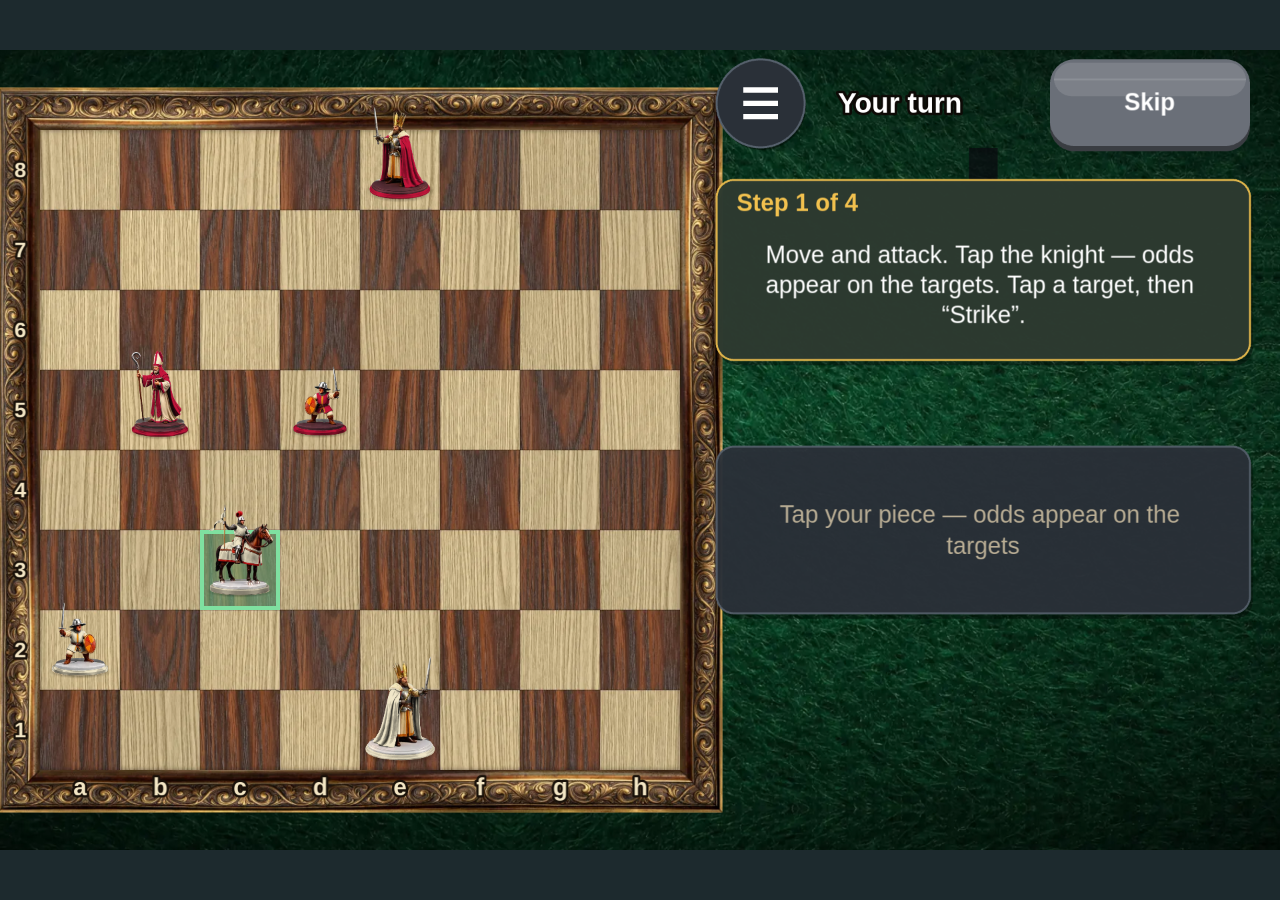
==== chess/index.html @ 02b0d496 "Telegram-сборки 17.10.2026 20:21" ====
<!doctype html>
<html lang="ru">
  <head>
    <meta charset="UTF-8" />
    <meta name="viewport" content="width=device-width, initial-scale=1, maximum-scale=1, user-scalable=no" />
    <link rel="icon" href="data:," />
    <title>Шахматы: Орки и эльфы</title>
    <style>html,body{touch-action:none;background:#f2fbf7;height:100%;margin:0;overflow:hidden}#boot-loading{color:#f2c14e;pointer-events:none;background:#020303;flex-direction:column;justify-content:center;align-items:center;gap:22px;font:700 24px -apple-system,Segoe UI,Roboto,Arial,sans-serif;display:none;position:fixed;inset:0}#boot-loading.on{display:flex}#boot-loading b{font-weight:700;animation:1.4s ease-in-out infinite alternate bt}#boot-loading i{background:#3a4a50;border-radius:7px;width:min(70vw,300px);height:13px;display:block;position:relative;overflow:hidden;box-shadow:0 0 0 3px #0d0a06cc}#boot-loading i:after{content:"";background:#f2c14e;border-radius:7px;width:28%;height:100%;animation:1.4s ease-in-out infinite alternate bl;position:absolute;top:0;left:0}@keyframes bl{0%{left:0}to{left:72%}}@keyframes bt{0%{opacity:1}to{opacity:.55}}#splash-wait{z-index:2147483647;pointer-events:none;opacity:0;background:#2fc79b38;border-radius:2px;width:min(38vw,150px);height:3px;margin-left:calc(min(38vw,150px)/-2);transition:opacity .4s;position:fixed;bottom:9vh;left:50%;overflow:hidden}#splash-wait.on{opacity:1}#splash-wait:after{content:"";background:#2fc79b;border-radius:2px;width:34%;height:100%;animation:1.3s ease-in-out infinite alternate sw;position:absolute;top:0;left:0}@keyframes sw{0%{left:0}to{left:66%}}@media (prefers-reduced-motion:reduce){#splash-wait:after{opacity:.7;width:100%;animation:none}}</style>
    <script type="module" crossorigin src="./assets/index-ClWGBrf1.js"></script>
    <link rel="modulepreload" crossorigin href="./assets/rules-bmh1DKKB.js">
    <link rel="modulepreload" crossorigin href="./assets/rng-DwAUeeIW.js">
  </head>
  <body>
    <!-- Заставка студии IniKo (_brand/splash): скрипт и показ — ДО синхронного /sdk.js (на медленной сети SDK не задерживает заставку); уходит, когда прошли 2,2 с и игра готова (gameReady) -->
    <script src="iniko-splash.js"></script>
    <div id="splash-wait"></div> <!-- тонкая полоса «грузится» над заставкой: только если через 2,2 с игра не готова; убирается на gameReady -->
    <script>(function(){
window.__gameReady=new Promise(function(r){window.__resolveGameReady=r});
window.__splashGone=new Promise(function(r){window.__resolveSplashGone=r}); // GameplayAPI.start ждёт ухода заставки (yandex.ts)
var sw=document.getElementById('splash-wait'),ready=false;
window.__gameReady.then(function(){ready=true;sw&&sw.parentNode&&sw.parentNode.removeChild(sw)});
setTimeout(function(){if(!ready&&sw)sw.classList.add('on')},2200);
function gone(){document.documentElement.style.background=document.body.style.background='#1d2a2e';var e=document.getElementById('boot-loading');e&&e.classList.add('on');window.__resolveSplashGone()}
try{if(window.IniKoSplash)IniKoSplash.show({line:'creative',until:window.__gameReady,onDone:gone});else document.addEventListener('DOMContentLoaded',gone)}catch(e){document.addEventListener('DOMContentLoaded',gone)}
})();</script>
    <script src="https://telegram.org/js/telegram-web-app.js"></script>
    <script src="https://sad.adsgram.ai/js/sad.min.js"></script>
    <div id="game"></div>
    <div id="boot-loading"><b>Загрузка…</b><i></i></div> <!-- запас: показывается только если заставка студии ушла, а игра ещё не готова (или заставки нет); BootScene убирает -->
  </body>
</html>
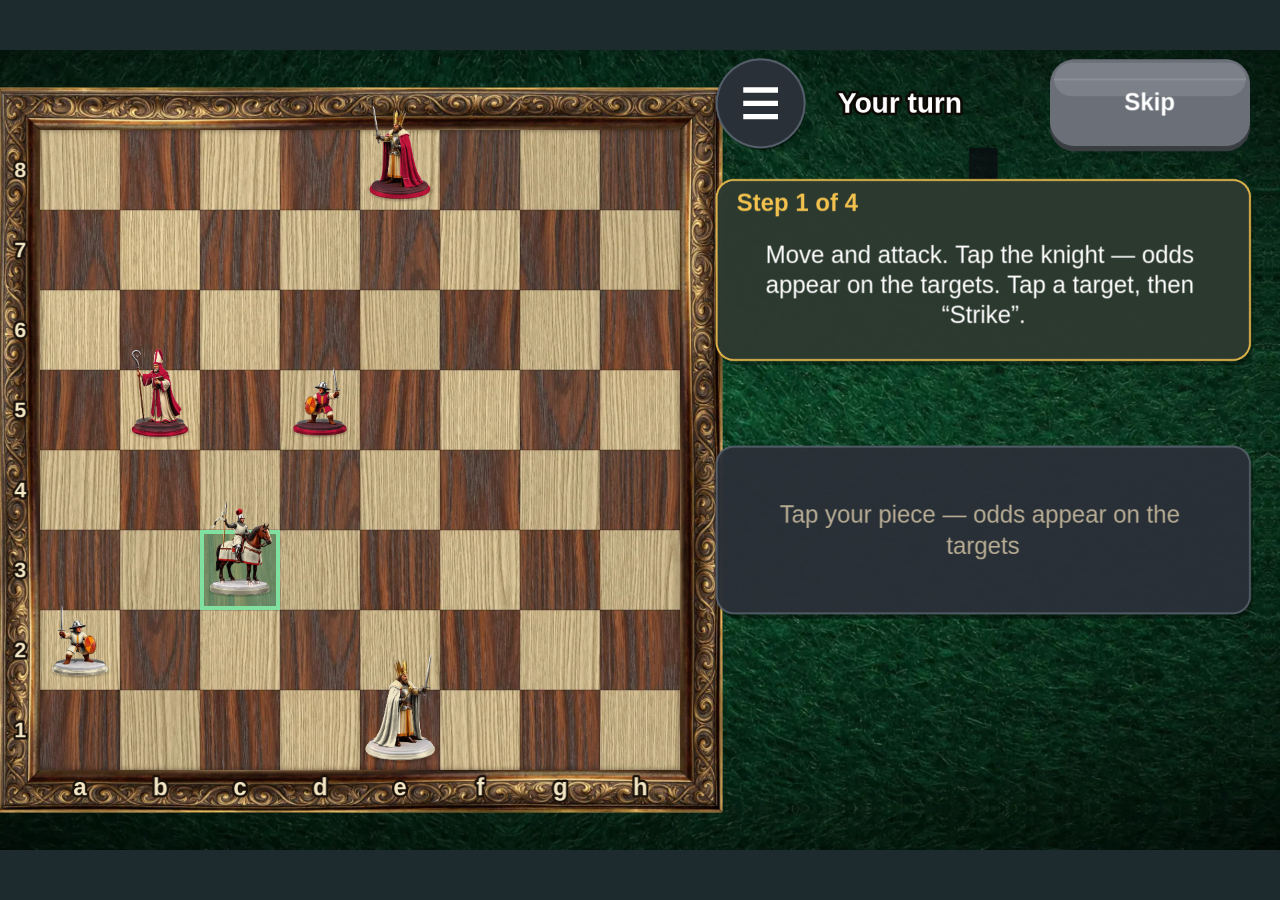
==== commit eec38302: "Telegram-сборки 17.10.2026 22:19" ====
--- a/chess/index.html
+++ b/chess/index.html
@@ -6,7 +6,7 @@
     <link rel="icon" href="data:," />
     <title>Шахматы: Орки и эльфы</title>
     <style>html,body{touch-action:none;background:#f2fbf7;height:100%;margin:0;overflow:hidden}#boot-loading{color:#f2c14e;pointer-events:none;background:#020303;flex-direction:column;justify-content:center;align-items:center;gap:22px;font:700 24px -apple-system,Segoe UI,Roboto,Arial,sans-serif;display:none;position:fixed;inset:0}#boot-loading.on{display:flex}#boot-loading b{font-weight:700;animation:1.4s ease-in-out infinite alternate bt}#boot-loading i{background:#3a4a50;border-radius:7px;width:min(70vw,300px);height:13px;display:block;position:relative;overflow:hidden;box-shadow:0 0 0 3px #0d0a06cc}#boot-loading i:after{content:"";background:#f2c14e;border-radius:7px;width:28%;height:100%;animation:1.4s ease-in-out infinite alternate bl;position:absolute;top:0;left:0}@keyframes bl{0%{left:0}to{left:72%}}@keyframes bt{0%{opacity:1}to{opacity:.55}}#splash-wait{z-index:2147483647;pointer-events:none;opacity:0;background:#2fc79b38;border-radius:2px;width:min(38vw,150px);height:3px;margin-left:calc(min(38vw,150px)/-2);transition:opacity .4s;position:fixed;bottom:9vh;left:50%;overflow:hidden}#splash-wait.on{opacity:1}#splash-wait:after{content:"";background:#2fc79b;border-radius:2px;width:34%;height:100%;animation:1.3s ease-in-out infinite alternate sw;position:absolute;top:0;left:0}@keyframes sw{0%{left:0}to{left:66%}}@media (prefers-reduced-motion:reduce){#splash-wait:after{opacity:.7;width:100%;animation:none}}</style>
-    <script type="module" crossorigin src="./assets/index-ClWGBrf1.js"></script>
+    <script type="module" crossorigin src="./assets/index-C56_zO0T.js"></script>
     <link rel="modulepreload" crossorigin href="./assets/rules-bmh1DKKB.js">
     <link rel="modulepreload" crossorigin href="./assets/rng-DwAUeeIW.js">
   </head>
